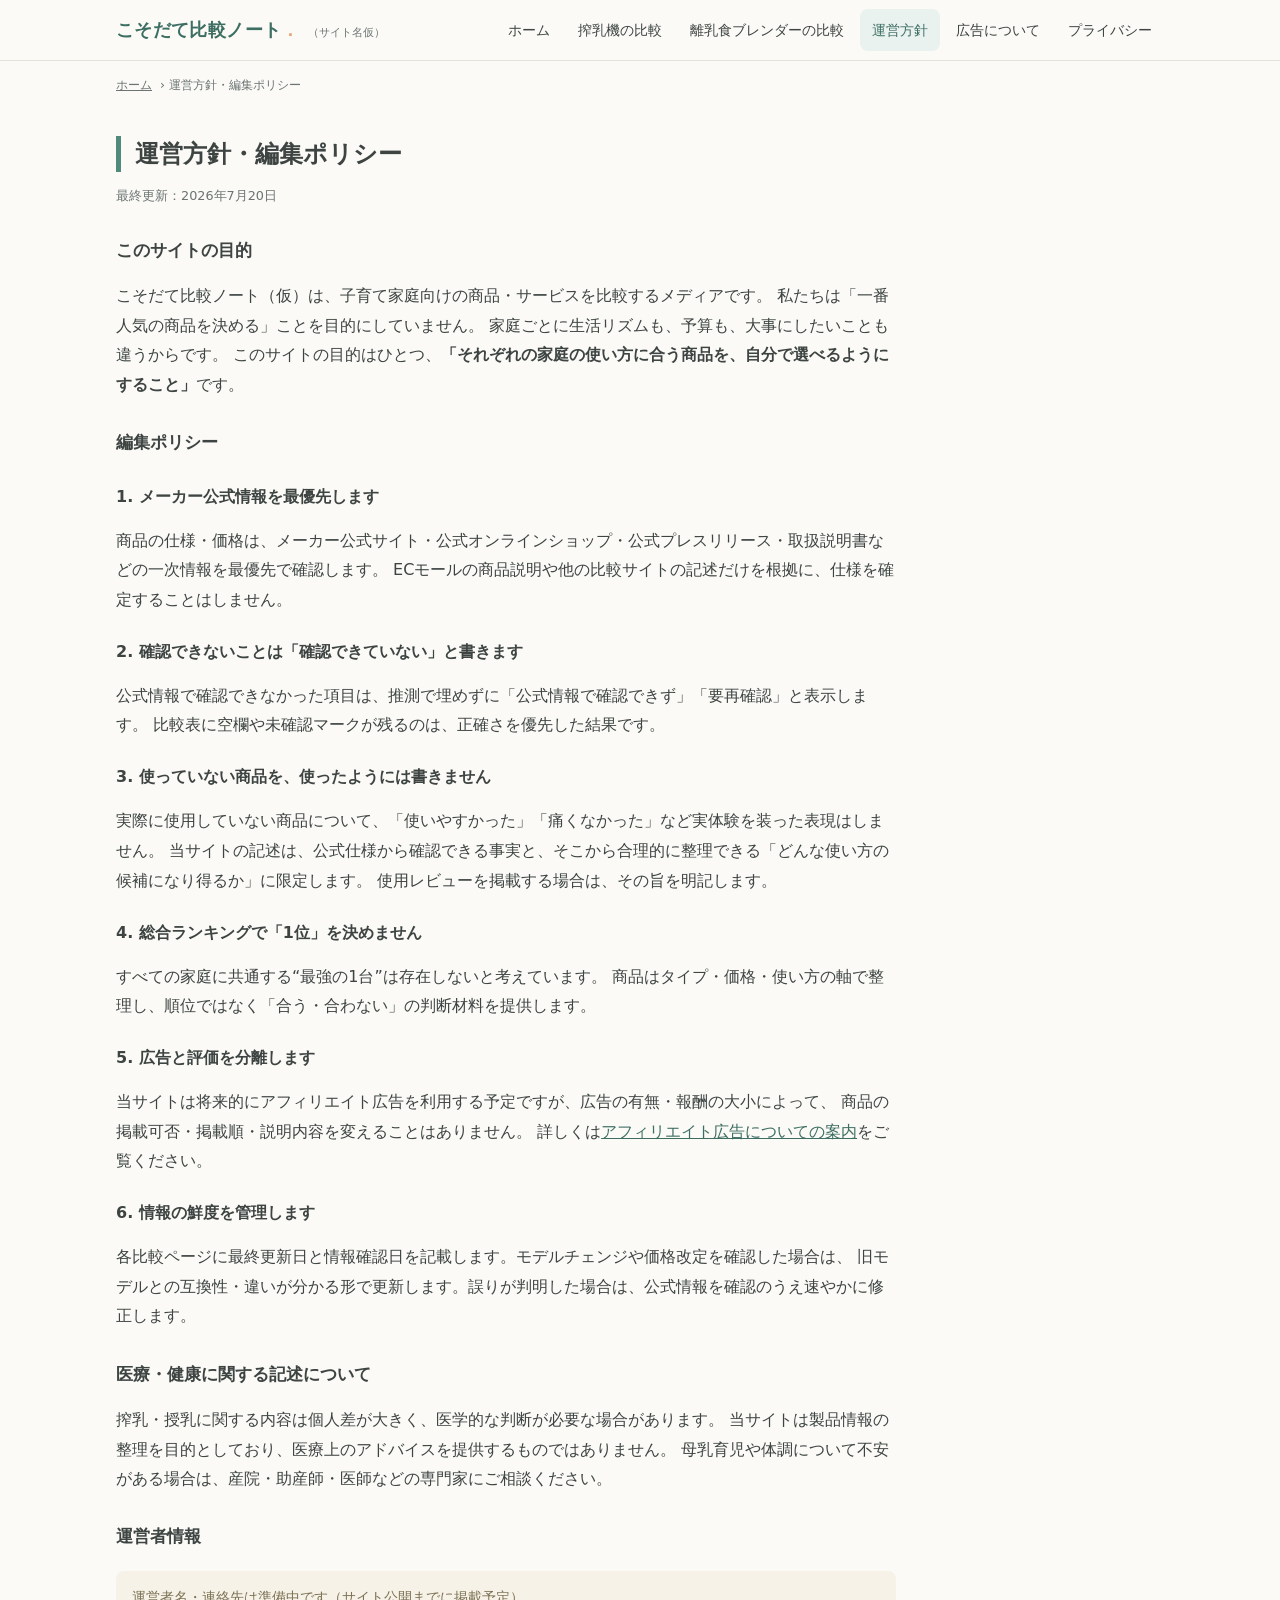
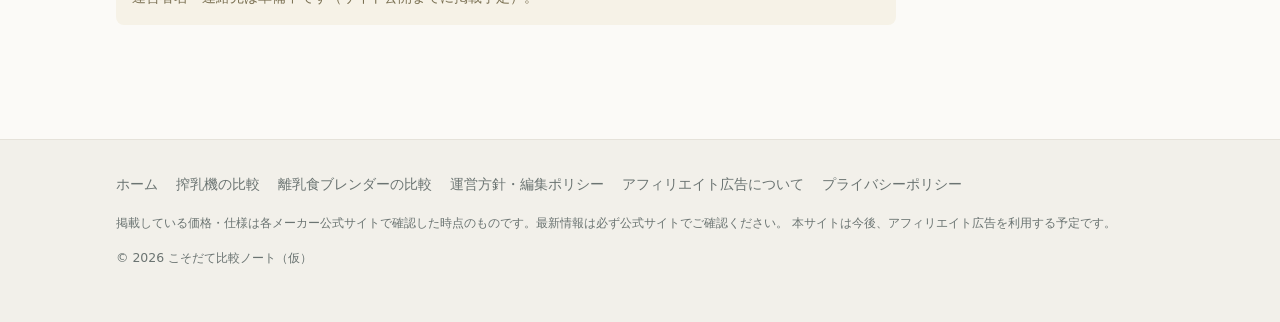
==== public/about.html @ f0be1134 "Initial childcare compare site" ====
<!DOCTYPE html>
<html lang="ja">
<head>
<meta charset="UTF-8">
<meta name="viewport" content="width=device-width, initial-scale=1">
<title>運営方針・編集ポリシー｜こそだて比較ノート（仮）</title>
<meta name="description" content="こそだて比較ノート（仮）の運営方針と編集ポリシー。一次情報の優先、ランキングを作らない理由、広告と評価の分離について説明します。">
<link rel="stylesheet" href="assets/css/style.css">
</head>
<body>

<header class="site-header">
  <div class="container header-inner">
    <a class="brand" href="index.html">
      <span class="brand-logo">こそだて比較ノート<span class="brand-dot">．</span></span>
      <span class="brand-tag">（サイト名仮）</span>
    </a>
    <button class="nav-toggle" aria-expanded="false" aria-controls="global-nav">メニュー ☰</button>
    <nav class="global-nav" id="global-nav" aria-label="サイト内メニュー">
      <ul>
        <li><a href="index.html">ホーム</a></li>
        <li><a href="sakunyuki.html">搾乳機の比較</a></li>
        <li><a href="blender.html">離乳食ブレンダーの比較</a></li>
        <li><a href="about.html">運営方針</a></li>
        <li><a href="ads-policy.html">広告について</a></li>
        <li><a href="privacy.html">プライバシー</a></li>
      </ul>
    </nav>
  </div>
</header>

<main>
<div class="container">

  <nav class="breadcrumb" aria-label="パンくず">
    <ol>
      <li><a href="index.html">ホーム</a></li>
      <li>運営方針・編集ポリシー</li>
    </ol>
  </nav>

  <section class="section article">
    <h1 class="section-title" style="font-size:1.5rem;">運営方針・編集ポリシー</h1>
    <p style="font-size:0.8rem;color:var(--c-ink-soft);">最終更新：2026年7月20日</p>

    <h3>このサイトの目的</h3>
    <p>
      こそだて比較ノート（仮）は、子育て家庭向けの商品・サービスを比較するメディアです。
      私たちは「一番人気の商品を決める」ことを目的にしていません。
      家庭ごとに生活リズムも、予算も、大事にしたいことも違うからです。
      このサイトの目的はひとつ、<strong>「それぞれの家庭の使い方に合う商品を、自分で選べるようにすること」</strong>です。
    </p>

    <h3>編集ポリシー</h3>

    <h4>1. メーカー公式情報を最優先します</h4>
    <p>
      商品の仕様・価格は、メーカー公式サイト・公式オンラインショップ・公式プレスリリース・取扱説明書などの一次情報を最優先で確認します。
      ECモールの商品説明や他の比較サイトの記述だけを根拠に、仕様を確定することはしません。
    </p>

    <h4>2. 確認できないことは「確認できていない」と書きます</h4>
    <p>
      公式情報で確認できなかった項目は、推測で埋めずに「公式情報で確認できず」「要再確認」と表示します。
      比較表に空欄や未確認マークが残るのは、正確さを優先した結果です。
    </p>

    <h4>3. 使っていない商品を、使ったようには書きません</h4>
    <p>
      実際に使用していない商品について、「使いやすかった」「痛くなかった」など実体験を装った表現はしません。
      当サイトの記述は、公式仕様から確認できる事実と、そこから合理的に整理できる「どんな使い方の候補になり得るか」に限定します。
      使用レビューを掲載する場合は、その旨を明記します。
    </p>

    <h4>4. 総合ランキングで「1位」を決めません</h4>
    <p>
      すべての家庭に共通する“最強の1台”は存在しないと考えています。
      商品はタイプ・価格・使い方の軸で整理し、順位ではなく「合う・合わない」の判断材料を提供します。
    </p>

    <h4>5. 広告と評価を分離します</h4>
    <p>
      当サイトは将来的にアフィリエイト広告を利用する予定ですが、広告の有無・報酬の大小によって、
      商品の掲載可否・掲載順・説明内容を変えることはありません。
      詳しくは<a href="ads-policy.html">アフィリエイト広告についての案内</a>をご覧ください。
    </p>

    <h4>6. 情報の鮮度を管理します</h4>
    <p>
      各比較ページに最終更新日と情報確認日を記載します。モデルチェンジや価格改定を確認した場合は、
      旧モデルとの互換性・違いが分かる形で更新します。誤りが判明した場合は、公式情報を確認のうえ速やかに修正します。
    </p>

    <h3>医療・健康に関する記述について</h3>
    <p>
      搾乳・授乳に関する内容は個人差が大きく、医学的な判断が必要な場合があります。
      当サイトは製品情報の整理を目的としており、医療上のアドバイスを提供するものではありません。
      母乳育児や体調について不安がある場合は、産院・助産師・医師などの専門家にご相談ください。
    </p>

    <h3>運営者情報</h3>
    <div class="note-box">
      運営者名・連絡先は準備中です（サイト公開までに掲載予定）。
    </div>
  </section>

</div>
</main>

<footer class="site-footer">
  <div class="container">
    <nav class="footer-nav" aria-label="フッターメニュー">
      <ul>
        <li><a href="index.html">ホーム</a></li>
        <li><a href="sakunyuki.html">搾乳機の比較</a></li>
        <li><a href="blender.html">離乳食ブレンダーの比較</a></li>
        <li><a href="about.html">運営方針・編集ポリシー</a></li>
        <li><a href="ads-policy.html">アフィリエイト広告について</a></li>
        <li><a href="privacy.html">プライバシーポリシー</a></li>
      </ul>
    </nav>
    <p class="footer-note">
      掲載している価格・仕様は各メーカー公式サイトで確認した時点のものです。最新情報は必ず公式サイトでご確認ください。
      本サイトは今後、アフィリエイト広告を利用する予定です。
    </p>
    <p class="copyright">© <span id="copyright-year">2026</span> こそだて比較ノート（仮）</p>
  </div>
</footer>

<script src="assets/js/main.js"></script>
</body>
</html>
---- public/assets/css/style.css ----
/* =========================================================
   childcare-compare-site（仮称）共通スタイル
   コンセプト: やさしい・清潔感・可愛すぎない・スマホ最優先
   ========================================================= */

:root {
  /* カラーパレット（やわらかいグリーン×クリーム×スミ色） */
  --c-bg: #fbfaf7;          /* ベース背景（クリーム寄りの白） */
  --c-surface: #ffffff;     /* カード背景 */
  --c-ink: #3d4442;         /* 本文（真っ黒を避けたスミ色） */
  --c-ink-soft: #6b7472;    /* 補足テキスト */
  --c-primary: #4f8a7b;     /* メイン（落ち着いたグリーン） */
  --c-primary-deep: #3d6e62;
  --c-primary-pale: #e9f2ef;
  --c-accent: #e8a87c;      /* アクセント（くすみアプリコット） */
  --c-accent-pale: #fbf0e7;
  --c-line: #e5e2da;        /* 罫線 */
  --c-note: #9a8f6e;        /* 注記 */
  --c-note-bg: #f6f2e7;     /* 注記背景 */
  --c-unverified: #8d8d8d;  /* 未確認バッジ */
  --c-unverified-bg: #efefef;
  --radius: 14px;
  --radius-s: 8px;
  --shadow: 0 2px 10px rgba(80, 90, 85, 0.07);
  --maxw: 1080px;
}

* { box-sizing: border-box; }

html { scroll-behavior: smooth; scroll-padding-top: 72px; }

body {
  margin: 0;
  background: var(--c-bg);
  color: var(--c-ink);
  font-family: "Hiragino Kaku Gothic ProN", "Hiragino Sans", "Yu Gothic UI",
    "Yu Gothic", "Meiryo", system-ui, -apple-system, sans-serif;
  font-size: 16px;
  line-height: 1.85;
  -webkit-text-size-adjust: 100%;
}

img { max-width: 100%; height: auto; }

a { color: var(--c-primary-deep); }
a:hover { opacity: 0.85; }

.container { max-width: var(--maxw); margin: 0 auto; padding: 0 16px; }

/* ---------- ヘッダー ---------- */
.site-header {
  position: sticky; top: 0; z-index: 50;
  background: rgba(251, 250, 247, 0.94);
  backdrop-filter: blur(6px);
  border-bottom: 1px solid var(--c-line);
}
.header-inner {
  display: flex; align-items: center; justify-content: space-between;
  gap: 12px; min-height: 60px;
}
.brand { display: flex; align-items: baseline; gap: 8px; text-decoration: none; }
.brand-logo {
  font-weight: 700; font-size: 1.15rem; color: var(--c-primary-deep);
  letter-spacing: 0.02em;
}
.brand-logo .brand-dot { color: var(--c-accent); }
.brand-tag { font-size: 0.7rem; color: var(--c-ink-soft); }

.global-nav ul {
  display: flex; gap: 4px; list-style: none; margin: 0; padding: 0;
}
.global-nav a {
  display: block; padding: 8px 12px; border-radius: var(--radius-s);
  text-decoration: none; font-size: 0.9rem; color: var(--c-ink);
}
.global-nav a:hover, .global-nav a[aria-current="page"] {
  background: var(--c-primary-pale); color: var(--c-primary-deep); opacity: 1;
}

.nav-toggle {
  display: none; border: 1px solid var(--c-line); background: var(--c-surface);
  border-radius: var(--radius-s); padding: 8px 12px; font-size: 0.85rem;
  color: var(--c-ink); cursor: pointer;
}

@media (max-width: 760px) {
  .nav-toggle { display: inline-block; }
  .global-nav { display: none; width: 100%; }
  .global-nav.is-open { display: block; padding-bottom: 10px; }
  .global-nav ul { flex-direction: column; }
  .header-inner { flex-wrap: wrap; }
}

/* ---------- PR表記バー ---------- */
.pr-note {
  background: var(--c-note-bg); color: var(--c-note);
  font-size: 0.78rem; line-height: 1.6;
  padding: 6px 0;
}
.pr-note a { color: inherit; }

/* ---------- ヒーロー ---------- */
.hero { padding: 56px 0 40px; }
.hero-copy {
  font-size: clamp(1.5rem, 4.5vw, 2.3rem);
  font-weight: 700; line-height: 1.5; margin: 0 0 16px;
  color: var(--c-primary-deep);
}
.hero-lead { max-width: 620px; color: var(--c-ink); margin: 0 0 8px; }
.hero-sub { font-size: 0.85rem; color: var(--c-ink-soft); }

/* ---------- セクション共通 ---------- */
.section { padding: 40px 0; }
.section-alt { background: var(--c-primary-pale); }
.section-title {
  font-size: 1.35rem; font-weight: 700; margin: 0 0 8px;
  padding-left: 14px; border-left: 5px solid var(--c-primary);
  line-height: 1.5;
}
.section-lead { color: var(--c-ink-soft); font-size: 0.92rem; margin-top: 0; }

h3 { font-size: 1.08rem; margin: 1.6em 0 0.6em; }
h4 { font-size: 1rem; margin: 1.4em 0 0.4em; }

/* ---------- カード ---------- */
.card {
  background: var(--c-surface); border: 1px solid var(--c-line);
  border-radius: var(--radius); box-shadow: var(--shadow);
  padding: 20px;
}
.card-grid {
  display: grid; gap: 16px;
  grid-template-columns: repeat(auto-fill, minmax(260px, 1fr));
  margin-top: 20px;
}

.category-card { display: flex; flex-direction: column; gap: 8px; }
.category-card h3 { margin: 0; font-size: 1.05rem; }
.category-card p { margin: 0; font-size: 0.88rem; color: var(--c-ink-soft); flex: 1; }
.category-card .cat-emoji { font-size: 1.7rem; }
.category-card.is-coming { opacity: 0.72; background: #fdfdfb; }

.badge {
  display: inline-block; font-size: 0.72rem; font-weight: 600;
  padding: 2px 10px; border-radius: 999px; vertical-align: middle;
}
.badge-open { background: var(--c-primary-pale); color: var(--c-primary-deep); }
.badge-soon { background: var(--c-unverified-bg); color: var(--c-unverified); }
.badge-new { background: var(--c-accent-pale); color: #b0713e; }

/* ボタン */
.btn {
  display: inline-block; text-decoration: none; text-align: center;
  border-radius: 999px; padding: 12px 26px; font-weight: 600;
  font-size: 0.95rem; border: none; cursor: pointer;
  transition: transform 0.06s ease;
}
.btn:active { transform: scale(0.98); }
.btn-primary { background: var(--c-primary); color: #fff; }
.btn-primary:hover { background: var(--c-primary-deep); opacity: 1; }
.btn-ghost {
  background: transparent; color: var(--c-primary-deep);
  border: 1.5px solid var(--c-primary);
}

/* ---------- 記事本文 ---------- */
.article { max-width: 780px; }
.article p { margin: 0.9em 0; }
.article ul { padding-left: 1.3em; }
.article li { margin: 0.35em 0; }

.note-box {
  background: var(--c-note-bg); border-radius: var(--radius-s);
  padding: 14px 16px; font-size: 0.85rem; color: #7a7052;
  margin: 18px 0;
}
.info-box {
  background: var(--c-primary-pale); border-radius: var(--radius-s);
  padding: 14px 16px; font-size: 0.9rem; margin: 18px 0;
}

/* ---------- タイプ解説 ---------- */
.type-grid {
  display: grid; gap: 14px;
  grid-template-columns: repeat(auto-fill, minmax(240px, 1fr));
  margin: 18px 0;
}
.type-card { padding: 16px; }
.type-card h3 { margin: 0 0 6px; font-size: 1rem; color: var(--c-primary-deep); }
.type-card p { margin: 0; font-size: 0.87rem; }
.type-card .type-meta { font-size: 0.78rem; color: var(--c-ink-soft); display: block; margin-top: 8px; }

/* ---------- 比較表 ---------- */
.table-scroll {
  overflow-x: auto;
  -webkit-overflow-scrolling: touch;
  border: 1px solid var(--c-line);
  border-radius: var(--radius-s);
  background: var(--c-surface);
}
.table-scroll-hint {
  font-size: 0.78rem; color: var(--c-ink-soft); margin: 6px 2px;
}
.compare-table {
  border-collapse: collapse; width: 100%; min-width: 1180px;
  font-size: 0.85rem; line-height: 1.6;
}
.compare-table th, .compare-table td {
  border-bottom: 1px solid var(--c-line);
  border-right: 1px solid #f0eee8;
  padding: 10px 12px; text-align: left; vertical-align: top;
}
.compare-table thead th {
  background: var(--c-primary-pale); color: var(--c-primary-deep);
  font-size: 0.8rem; white-space: nowrap; position: sticky; top: 0;
}
.compare-table tbody th {
  background: #fdfcf9; font-weight: 600; min-width: 11em;
  position: sticky; left: 0; box-shadow: 1px 0 0 var(--c-line);
}
.compare-table .row-label { white-space: nowrap; }

.chip-unverified, .chip-recheck {
  display: inline-block; font-size: 0.72rem; padding: 1px 8px;
  border-radius: 999px; white-space: nowrap;
}
.chip-unverified { background: var(--c-unverified-bg); color: var(--c-unverified); }
.chip-recheck { background: var(--c-accent-pale); color: #b0713e; }

/* ---------- 商品カード ---------- */
.product-card { margin-top: 22px; scroll-margin-top: 80px; }
.product-head { display: flex; flex-wrap: wrap; align-items: baseline; gap: 8px 12px; }
.product-head h3 { margin: 0; font-size: 1.1rem; }
.product-maker { font-size: 0.82rem; color: var(--c-ink-soft); }
.product-price { font-weight: 700; color: var(--c-primary-deep); font-size: 0.95rem; }
.product-price small { font-weight: 400; color: var(--c-ink-soft); }

.spec-list {
  display: grid; grid-template-columns: repeat(auto-fill, minmax(230px, 1fr));
  gap: 4px 18px; list-style: none; margin: 12px 0; padding: 0;
  font-size: 0.86rem;
}
.spec-list li { padding-left: 1.1em; text-indent: -1.1em; }
.spec-list li::before { content: "・"; color: var(--c-primary); }

.fit-box {
  background: var(--c-primary-pale); border-radius: var(--radius-s);
  padding: 10px 14px; font-size: 0.87rem; margin-top: 10px;
}
.fit-box strong { color: var(--c-primary-deep); }

/* 購入リンク仮置き */
.shoplinks {
  display: flex; flex-wrap: wrap; gap: 8px; margin-top: 14px;
  align-items: center;
}
.shoplink {
  display: inline-block; padding: 9px 16px; border-radius: 999px;
  font-size: 0.83rem; font-weight: 600; text-decoration: none;
  border: 1.5px dashed #c9c5bb; color: #8f8b81; background: #faf9f6;
  cursor: default;
}
.shoplink-note { font-size: 0.75rem; color: var(--c-ink-soft); }

/* ---------- 診断 ---------- */
.quiz {
  background: var(--c-surface); border: 1px solid var(--c-line);
  border-radius: var(--radius); box-shadow: var(--shadow);
  padding: 22px; margin-top: 20px;
}
.quiz-progress { font-size: 0.8rem; color: var(--c-ink-soft); margin-bottom: 8px; }
.quiz-q { font-size: 1.05rem; font-weight: 700; margin: 0 0 14px; }
.quiz-options { display: grid; gap: 10px; }
.quiz-option {
  display: block; width: 100%; text-align: left;
  background: var(--c-bg); border: 1.5px solid var(--c-line);
  border-radius: var(--radius-s); padding: 12px 16px;
  font-size: 0.95rem; color: var(--c-ink); cursor: pointer;
  transition: border-color 0.12s ease, background 0.12s ease;
}
.quiz-option:hover, .quiz-option:focus-visible {
  border-color: var(--c-primary); background: var(--c-primary-pale);
}
.quiz-controls { margin-top: 16px; display: flex; gap: 10px; }
.quiz-restart {
  background: none; border: none; color: var(--c-ink-soft);
  font-size: 0.83rem; text-decoration: underline; cursor: pointer; padding: 4px;
}
.quiz-result-type {
  font-size: 1.2rem; font-weight: 700; color: var(--c-primary-deep);
  margin: 4px 0 10px;
}
.quiz-result-note { font-size: 0.8rem; color: var(--c-ink-soft); }
.quiz-candidates { display: grid; gap: 10px; margin: 14px 0; }
.quiz-candidate {
  border: 1px solid var(--c-line); border-radius: var(--radius-s);
  padding: 12px 14px; background: var(--c-bg);
  font-size: 0.9rem; text-decoration: none; color: var(--c-ink);
  display: block;
}
.quiz-candidate:hover { border-color: var(--c-primary); opacity: 1; }
.quiz-candidate strong { color: var(--c-primary-deep); }
.quiz-candidate span { display: block; font-size: 0.8rem; color: var(--c-ink-soft); }

/* ---------- FAQ ---------- */
.faq-item {
  background: var(--c-surface); border: 1px solid var(--c-line);
  border-radius: var(--radius-s); margin-top: 10px; overflow: hidden;
}
.faq-item summary {
  cursor: pointer; padding: 14px 16px; font-weight: 600; font-size: 0.95rem;
  list-style: none; position: relative; padding-right: 40px;
}
.faq-item summary::-webkit-details-marker { display: none; }
.faq-item summary::after {
  content: "＋"; position: absolute; right: 16px; top: 50%;
  transform: translateY(-50%); color: var(--c-primary); font-weight: 700;
}
.faq-item[open] summary::after { content: "－"; }
.faq-item .faq-a { padding: 0 16px 14px; font-size: 0.9rem; }
.faq-item summary .q-mark { color: var(--c-primary); margin-right: 6px; }

/* ---------- 出典 ---------- */
.sources { font-size: 0.82rem; }
.sources ul { padding-left: 1.2em; }
.sources li { margin: 0.3em 0; overflow-wrap: anywhere; }

/* ---------- 目次 ---------- */
.toc {
  background: var(--c-surface); border: 1px solid var(--c-line);
  border-radius: var(--radius-s); padding: 14px 18px; font-size: 0.88rem;
}
.toc-title { font-weight: 700; font-size: 0.85rem; color: var(--c-ink-soft); margin: 0 0 6px; }
.toc ol { margin: 0; padding-left: 1.4em; }
.toc li { margin: 0.25em 0; }
.toc a { text-decoration: none; }
.toc a:hover { text-decoration: underline; }

/* ---------- パンくず ---------- */
.breadcrumb { font-size: 0.78rem; color: var(--c-ink-soft); padding: 12px 0 0; }
.breadcrumb a { color: inherit; }
.breadcrumb ol { list-style: none; display: flex; flex-wrap: wrap; gap: 4px; margin: 0; padding: 0; }
.breadcrumb li + li::before { content: "›"; margin: 0 4px; }

/* ---------- フッター ---------- */
.site-footer {
  margin-top: 56px; background: #f2f0ea; border-top: 1px solid var(--c-line);
  padding: 32px 0 40px; font-size: 0.85rem; color: var(--c-ink-soft);
}
.footer-nav ul {
  list-style: none; display: flex; flex-wrap: wrap; gap: 6px 18px;
  margin: 0 0 14px; padding: 0;
}
.footer-nav a { color: var(--c-ink-soft); text-decoration: none; }
.footer-nav a:hover { text-decoration: underline; }
.footer-note { font-size: 0.78rem; }
.copyright { margin-top: 10px; font-size: 0.78rem; }

/* ---------- 印刷やアクセシビリティ ---------- */
@media (prefers-reduced-motion: reduce) {
  html { scroll-behavior: auto; }
}

/* スマホ微調整 */
@media (max-width: 560px) {
  body { font-size: 15.5px; }
  .hero { padding: 40px 0 28px; }
  .section { padding: 30px 0; }
  .card { padding: 16px; }
  .quiz { padding: 18px 16px; }
  .compare-table tbody th { min-width: 9em; }
}
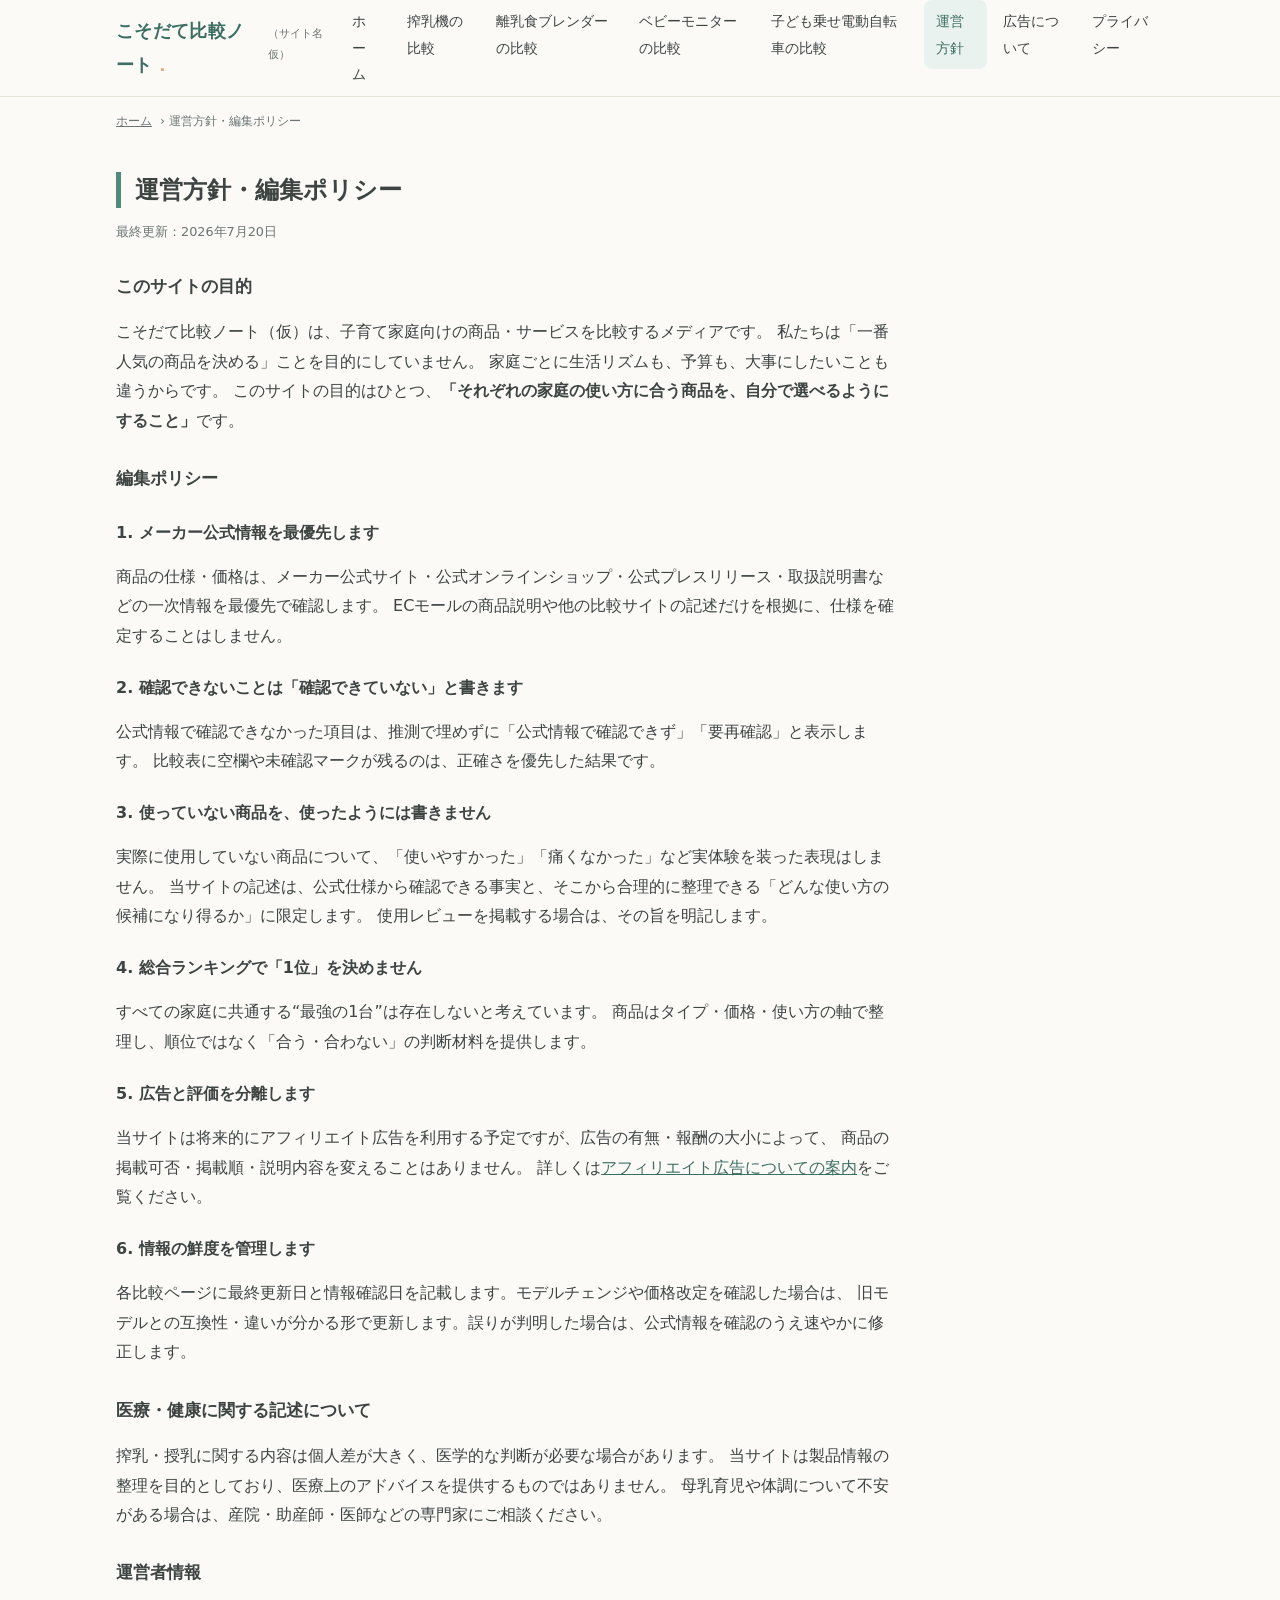
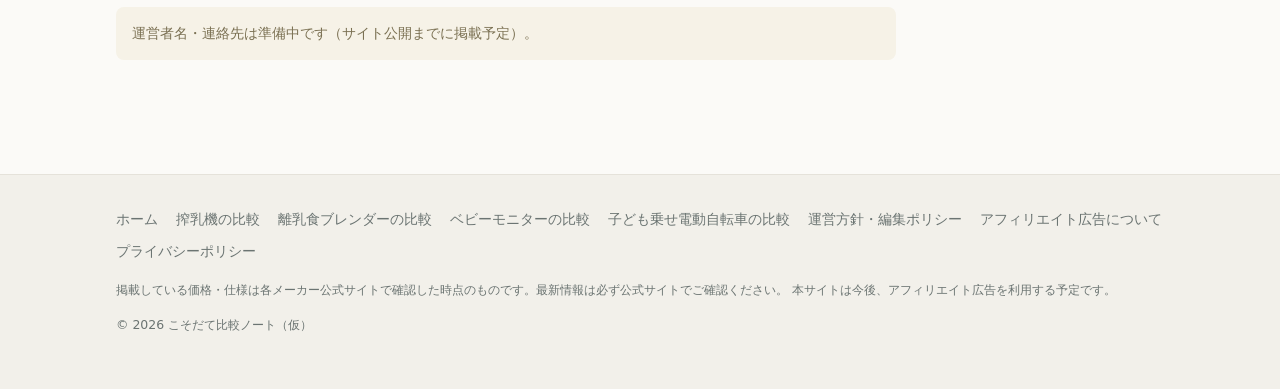
==== commit ef97f27f: "子育て比較サイト更新" ====
--- a/public/about.html
+++ b/public/about.html
@@ -21,6 +21,8 @@
         <li><a href="index.html">ホーム</a></li>
         <li><a href="sakunyuki.html">搾乳機の比較</a></li>
         <li><a href="blender.html">離乳食ブレンダーの比較</a></li>
+        <li><a href="babymonitor.html">ベビーモニターの比較</a></li>
+        <li><a href="kidsbike.html">子ども乗せ電動自転車の比較</a></li>
         <li><a href="about.html">運営方針</a></li>
         <li><a href="ads-policy.html">広告について</a></li>
         <li><a href="privacy.html">プライバシー</a></li>
@@ -114,6 +116,8 @@
         <li><a href="index.html">ホーム</a></li>
         <li><a href="sakunyuki.html">搾乳機の比較</a></li>
         <li><a href="blender.html">離乳食ブレンダーの比較</a></li>
+        <li><a href="babymonitor.html">ベビーモニターの比較</a></li>
+        <li><a href="kidsbike.html">子ども乗せ電動自転車の比較</a></li>
         <li><a href="about.html">運営方針・編集ポリシー</a></li>
         <li><a href="ads-policy.html">アフィリエイト広告について</a></li>
         <li><a href="privacy.html">プライバシーポリシー</a></li>
--- a/public/assets/css/style.css
+++ b/public/assets/css/style.css
@@ -91,13 +91,21 @@
   .header-inner { flex-wrap: wrap; }
 }
 
-/* ---------- PR表記バー ---------- */
+/* ---------- PR表記バー（旧・ヘッダー直下版。現在は未使用） ---------- */
 .pr-note {
   background: var(--c-note-bg); color: var(--c-note);
   font-size: 0.78rem; line-height: 1.6;
   padding: 6px 0;
 }
 .pr-note a { color: inherit; }
+
+/* ---------- PR表記（控えめ・商品リンクエリア近接版） ---------- */
+.pr-note-inline {
+  font-size: 0.78rem;
+  color: var(--c-ink-soft);
+  margin: 4px 0 20px;
+}
+.pr-note-inline a { color: inherit; }
 
 /* ---------- ヒーロー ---------- */
 .hero { padding: 56px 0 40px; }
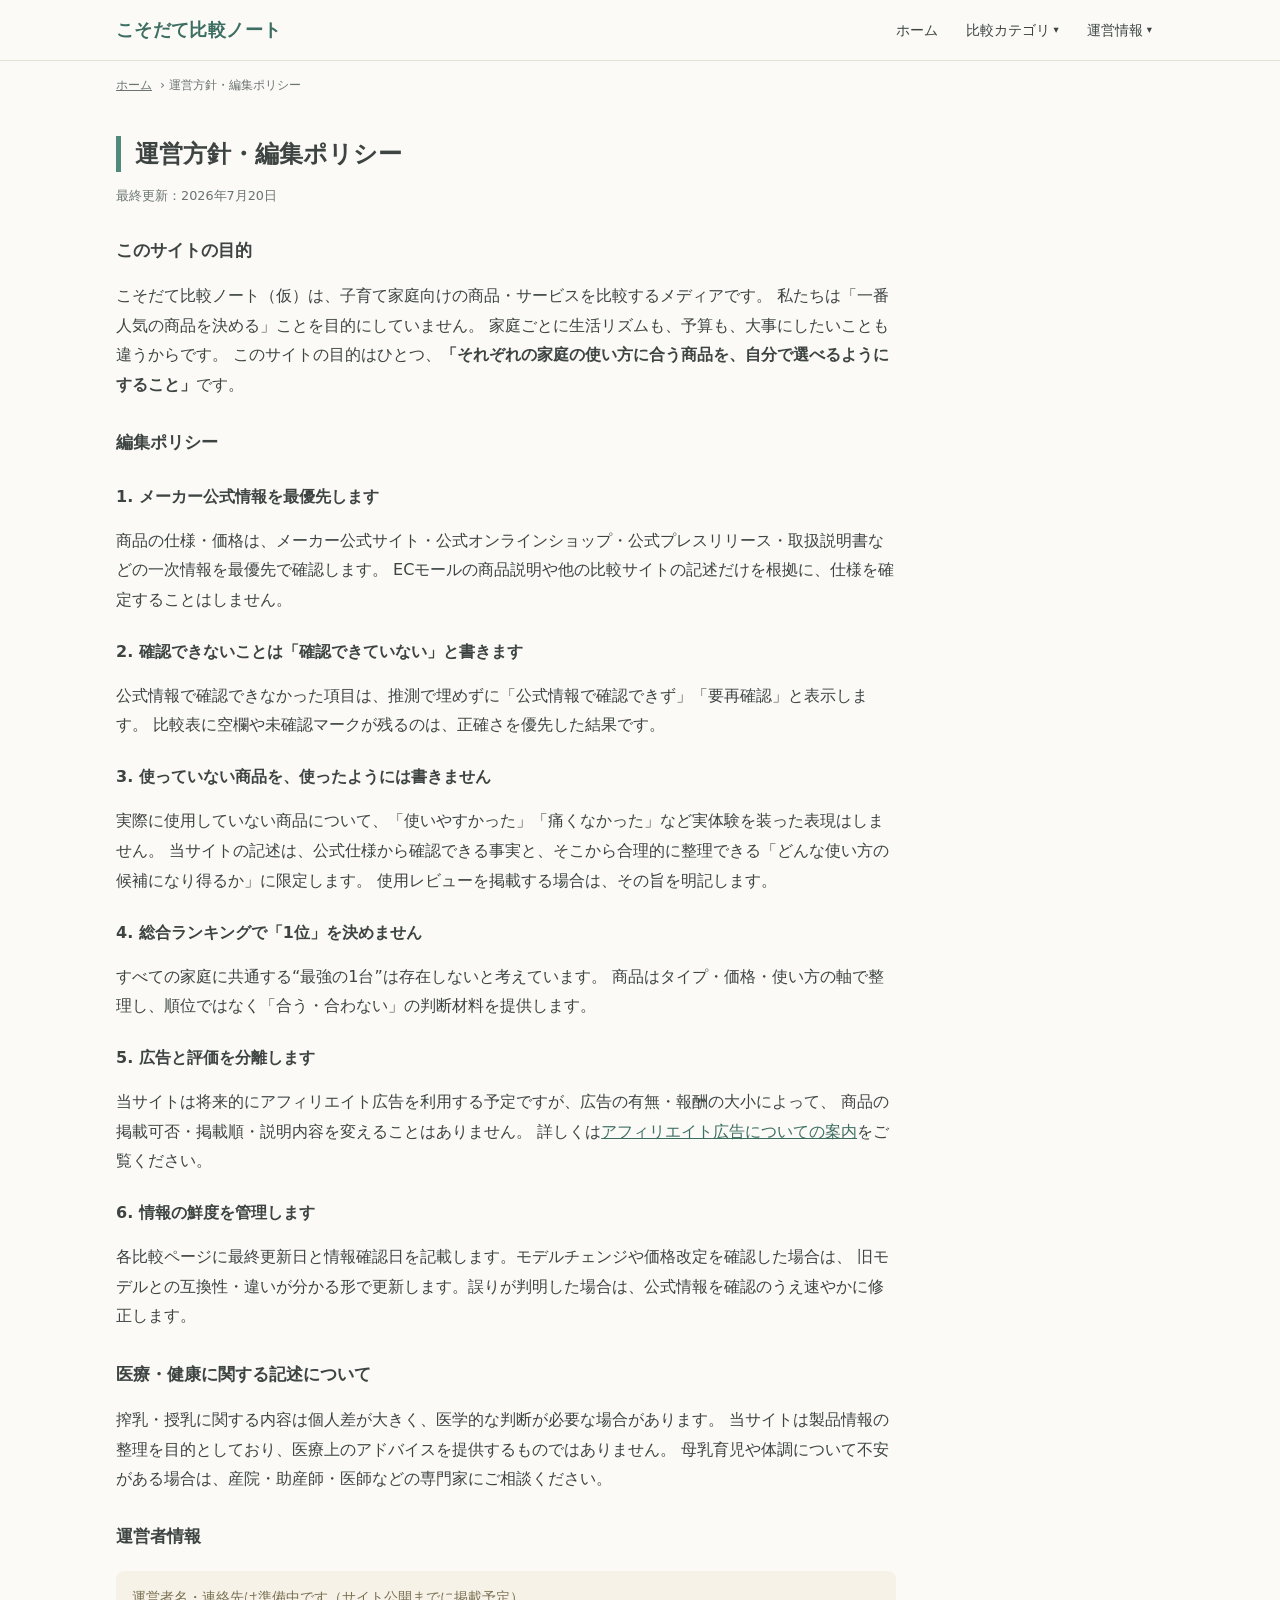
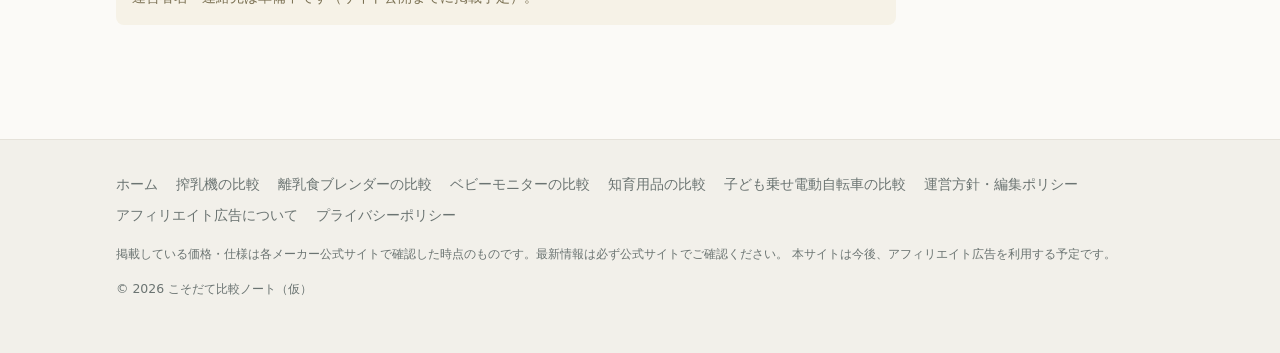
==== commit c4be7501: "比較ページ更新とアフィリエイトリンク追加" ====
--- a/public/about.html
+++ b/public/about.html
@@ -12,20 +12,30 @@
 <header class="site-header">
   <div class="container header-inner">
     <a class="brand" href="index.html">
-      <span class="brand-logo">こそだて比較ノート<span class="brand-dot">．</span></span>
-      <span class="brand-tag">（サイト名仮）</span>
+      <span class="brand-logo">こそだて比較ノート</span>
     </a>
     <button class="nav-toggle" aria-expanded="false" aria-controls="global-nav">メニュー ☰</button>
     <nav class="global-nav" id="global-nav" aria-label="サイト内メニュー">
       <ul>
         <li><a href="index.html">ホーム</a></li>
-        <li><a href="sakunyuki.html">搾乳機の比較</a></li>
-        <li><a href="blender.html">離乳食ブレンダーの比較</a></li>
-        <li><a href="babymonitor.html">ベビーモニターの比較</a></li>
-        <li><a href="kidsbike.html">子ども乗せ電動自転車の比較</a></li>
-        <li><a href="about.html">運営方針</a></li>
-        <li><a href="ads-policy.html">広告について</a></li>
-        <li><a href="privacy.html">プライバシー</a></li>
+        <li class="nav-has-sub">
+          <button class="nav-sub-toggle" aria-expanded="false">比較カテゴリ <span class="nav-caret" aria-hidden="true">▾</span></button>
+          <ul class="nav-submenu">
+            <li><a href="sakunyuki.html">搾乳機の比較</a></li>
+            <li><a href="blender.html">離乳食ブレンダーの比較</a></li>
+            <li><a href="babymonitor.html">ベビーモニターの比較</a></li>
+            <li><a href="chiiku.html">知育用品の比較</a></li>
+            <li><a href="kidsbike.html">子ども乗せ電動自転車の比較</a></li>
+          </ul>
+        </li>
+        <li class="nav-has-sub">
+          <button class="nav-sub-toggle" aria-expanded="false">運営情報 <span class="nav-caret" aria-hidden="true">▾</span></button>
+          <ul class="nav-submenu">
+            <li><a href="about.html">運営方針</a></li>
+            <li><a href="ads-policy.html">広告について</a></li>
+            <li><a href="privacy.html">プライバシー</a></li>
+          </ul>
+        </li>
       </ul>
     </nav>
   </div>
@@ -117,6 +127,7 @@
         <li><a href="sakunyuki.html">搾乳機の比較</a></li>
         <li><a href="blender.html">離乳食ブレンダーの比較</a></li>
         <li><a href="babymonitor.html">ベビーモニターの比較</a></li>
+        <li><a href="chiiku.html">知育用品の比較</a></li>
         <li><a href="kidsbike.html">子ども乗せ電動自転車の比較</a></li>
         <li><a href="about.html">運営方針・編集ポリシー</a></li>
         <li><a href="ads-policy.html">アフィリエイト広告について</a></li>
--- a/public/assets/css/style.css
+++ b/public/assets/css/style.css
@@ -58,20 +58,23 @@
   display: flex; align-items: center; justify-content: space-between;
   gap: 12px; min-height: 60px;
 }
-.brand { display: flex; align-items: baseline; gap: 8px; text-decoration: none; }
+.brand {
+  display: flex; align-items: baseline; gap: 8px; text-decoration: none;
+  flex-shrink: 0;
+}
 .brand-logo {
   font-weight: 700; font-size: 1.15rem; color: var(--c-primary-deep);
-  letter-spacing: 0.02em;
+  letter-spacing: 0.02em; white-space: nowrap;
 }
 .brand-logo .brand-dot { color: var(--c-accent); }
-.brand-tag { font-size: 0.7rem; color: var(--c-ink-soft); }
-
-.global-nav ul {
+
+.global-nav > ul {
   display: flex; gap: 4px; list-style: none; margin: 0; padding: 0;
 }
 .global-nav a {
   display: block; padding: 8px 12px; border-radius: var(--radius-s);
   text-decoration: none; font-size: 0.9rem; color: var(--c-ink);
+  white-space: nowrap;
 }
 .global-nav a:hover, .global-nav a[aria-current="page"] {
   background: var(--c-primary-pale); color: var(--c-primary-deep); opacity: 1;
@@ -83,12 +86,47 @@
   color: var(--c-ink); cursor: pointer;
 }
 
+/* ---------- ヘッダーのドロップダウン（比較カテゴリ／運営情報） ---------- */
+.nav-has-sub { position: relative; }
+.nav-sub-toggle {
+  display: flex; align-items: center; gap: 4px;
+  padding: 8px 12px; border-radius: var(--radius-s);
+  background: none; border: none; font: inherit; font-size: 0.9rem;
+  color: var(--c-ink); cursor: pointer; white-space: nowrap;
+}
+.nav-sub-toggle:hover, .nav-has-sub.is-open .nav-sub-toggle {
+  background: var(--c-primary-pale); color: var(--c-primary-deep);
+}
+.nav-caret { font-size: 0.65rem; transition: transform 0.15s ease; }
+.nav-has-sub.is-open .nav-caret { transform: rotate(180deg); }
+
+.nav-submenu {
+  list-style: none; margin: 0; padding: 6px; display: none;
+  position: absolute; top: calc(100% + 4px); left: 0; min-width: 210px;
+  background: var(--c-surface); border: 1px solid var(--c-line);
+  border-radius: var(--radius-s); box-shadow: var(--shadow); z-index: 60;
+}
+.nav-has-sub.is-open .nav-submenu { display: block; }
+.nav-submenu a {
+  display: block; padding: 8px 10px; border-radius: var(--radius-s);
+  font-size: 0.88rem; white-space: nowrap;
+}
+.nav-submenu a:hover, .nav-submenu a[aria-current="page"] {
+  background: var(--c-primary-pale); color: var(--c-primary-deep); opacity: 1;
+}
+
 @media (max-width: 760px) {
   .nav-toggle { display: inline-block; }
   .global-nav { display: none; width: 100%; }
   .global-nav.is-open { display: block; padding-bottom: 10px; }
-  .global-nav ul { flex-direction: column; }
+  .global-nav > ul { flex-direction: column; }
   .header-inner { flex-wrap: wrap; }
+
+  .nav-submenu {
+    position: static; box-shadow: none; border: none;
+    padding: 0 0 4px 14px; min-width: 0;
+  }
+  .nav-submenu a { white-space: normal; }
 }
 
 /* ---------- PR表記バー（旧・ヘッダー直下版。現在は未使用） ---------- */
@@ -187,6 +225,17 @@
   padding: 14px 16px; font-size: 0.9rem; margin: 18px 0;
 }
 
+/* ---------- 医療機器ページ用の注意書き（目立たせる） ---------- */
+.medical-notice {
+  background: #fdeeec; border: 2px solid #d98274; border-radius: var(--radius-s);
+  padding: 16px 18px; font-size: 0.92rem; line-height: 1.85;
+  color: #8a3b2e; margin: 18px 0;
+}
+.medical-notice strong { color: #8a3b2e; }
+.medical-notice p { margin: 0.5em 0; }
+.medical-notice p:first-child { margin-top: 0; }
+.medical-notice p:last-child { margin-bottom: 0; }
+
 /* ---------- タイプ解説 ---------- */
 .type-grid {
   display: grid; gap: 14px;
@@ -256,6 +305,48 @@
   padding: 10px 14px; font-size: 0.87rem; margin-top: 10px;
 }
 .fit-box strong { color: var(--c-primary-deep); }
+.fit-box p { margin: 4px 0; }
+.fit-box p:first-child { margin-top: 0; }
+.fit-box p:last-child { margin-bottom: 0; }
+
+/* ---------- 使い方から候補を絞る（簡易ガイド） ---------- */
+.quick-guide { margin: 18px 0 4px; }
+.quick-guide-heading { font-size: 1.05rem; color: var(--c-primary-deep); margin: 0 0 4px; }
+.quick-guide-lead { color: var(--c-ink-soft); font-size: 0.88rem; margin: 0 0 12px; }
+.quick-guide-grid {
+  display: grid; gap: 12px;
+  grid-template-columns: repeat(auto-fill, minmax(220px, 1fr));
+}
+.quick-guide-item {
+  display: flex; flex-direction: column; gap: 6px;
+  text-decoration: none; padding: 14px 16px;
+  transition: border-color 0.15s ease, transform 0.06s ease;
+}
+.quick-guide-item:hover { border-color: var(--c-primary); }
+.quick-guide-item:active { transform: scale(0.99); }
+.quick-guide-cond { font-size: 0.78rem; color: var(--c-ink-soft); }
+.quick-guide-type { font-size: 0.98rem; font-weight: 700; color: var(--c-primary-deep); }
+
+/* ---------- 目的別の簡易比較（スマホ向け小型ブロック） ---------- */
+.mini-compare-group { margin: 20px 0; }
+.mini-compare-heading { font-size: 0.96rem; color: var(--c-primary-deep); margin: 0 0 10px; }
+.mini-compare-cards {
+  display: grid; gap: 12px;
+  grid-template-columns: repeat(auto-fill, minmax(220px, 1fr));
+}
+.mini-compare-card {
+  display: flex; flex-direction: column; gap: 6px;
+  text-decoration: none; padding: 14px 16px;
+  transition: border-color 0.15s ease, transform 0.06s ease;
+}
+.mini-compare-card:hover { border-color: var(--c-primary); }
+.mini-compare-card:active { transform: scale(0.99); }
+.mini-compare-top { display: flex; justify-content: space-between; align-items: baseline; gap: 8px; }
+.mini-compare-name { font-size: 0.88rem; font-weight: 700; color: var(--c-ink); }
+.mini-compare-price { font-size: 0.85rem; font-weight: 700; color: var(--c-primary-deep); white-space: nowrap; }
+.mini-compare-type { font-size: 0.74rem; color: var(--c-ink-soft); }
+.mini-compare-reason { font-size: 0.82rem; margin: 0; color: var(--c-ink); }
+.mini-compare-link { font-size: 0.78rem; color: var(--c-primary-deep); font-weight: 600; margin-top: auto; }
 
 /* 購入リンク仮置き */
 .shoplinks {
@@ -269,6 +360,12 @@
   cursor: default;
 }
 .shoplink-note { font-size: 0.75rem; color: var(--c-ink-soft); }
+.shoplink.is-live {
+  border-style: solid; border-color: var(--c-primary);
+  color: var(--c-primary-deep); background: var(--c-primary-pale);
+  cursor: pointer;
+}
+.shoplink.is-live:hover { opacity: 0.85; }
 
 /* ---------- 診断 ---------- */
 .quiz {
